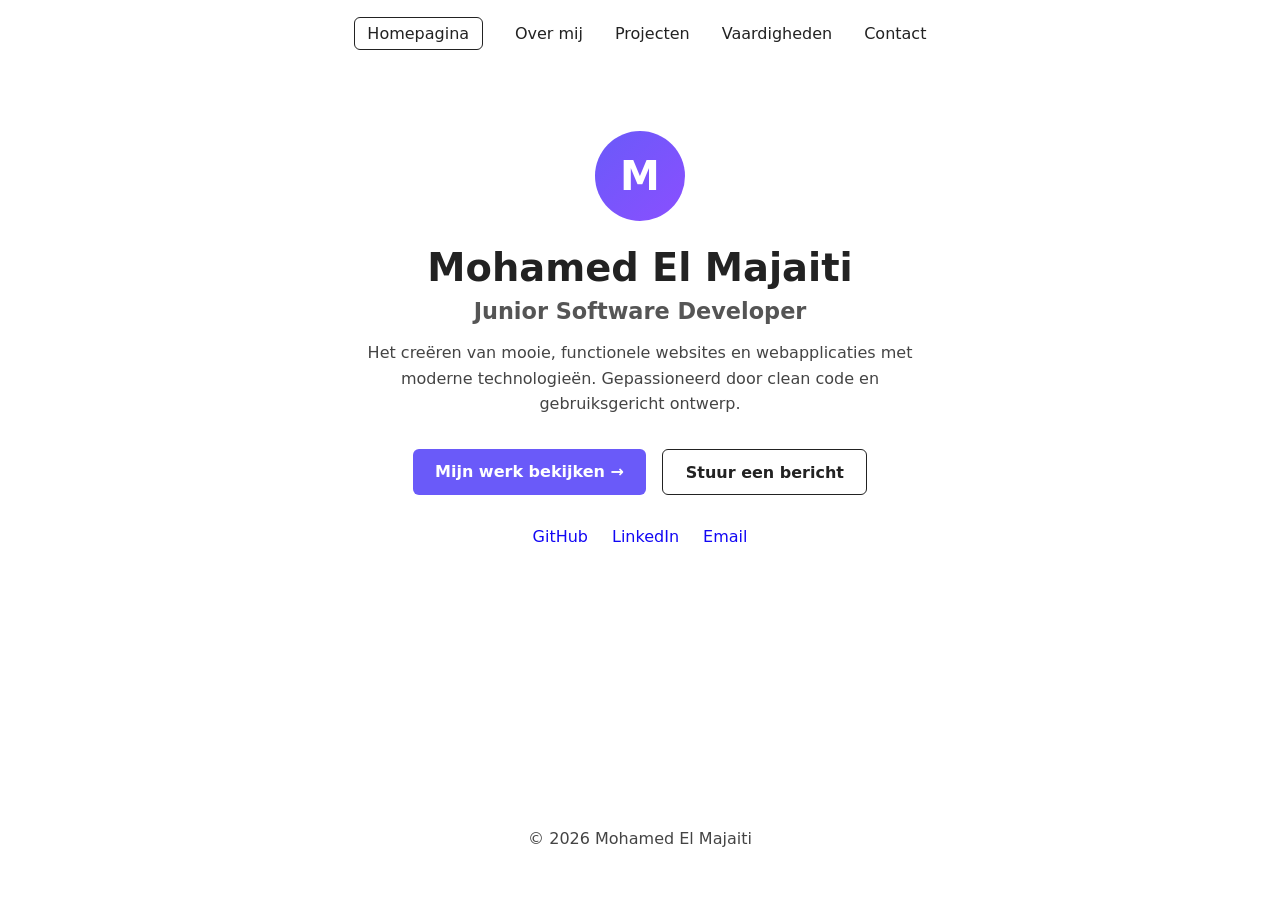
==== index.html @ 3edfc99a "Add files via upload" ====
<!DOCTYPE html>
<html lang="nl">
<head>
    <meta charset="UTF-8">
    <meta name="viewport" content="width=device-width, initial-scale=1.0">
    <title>Portfolio - Mohamed El Majaiti</title>
    <link rel="stylesheet" href="style.css">
</head>

<body>

    <header>
        <nav>
            <ul>
                <li><a class="resume-btn" href="#">Homepagina</a></li>
                <li><a href="#over-mij">Over mij</a></li>
                <li><a href="#projecten">Projecten</a></li>
                <li><a href="#vaardigheden">Vaardigheden</a></li>
                <li><a href="#contact">Contact</a></li>
            </ul>
        </nav>
    </header>

    <main>

        <section class="hero">

            <article class="hero-content">

                <section class="logo-circle">
                    <span>M</span>
                </section>

                <h1>Mohamed El Majaiti</h1>
                <h2>Junior Software Developer</h2>

                <p>
                    Het creëren van mooie, functionele websites en webapplicaties met moderne technologieën.
                    Gepassioneerd door clean code en gebruiksgericht ontwerp.
                </p>

                <section class="hero-buttons">
                    <a href="#projecten" class="primary-btn">Mijn werk bekijken →</a>
                    <a href="#contact" class="secondary-btn">Stuur een bericht</a>
                </section>

                <section class="socials">
                    <a href="https://github.com/moo107/Portfolio-.git" aria-label="GitHub">GitHub</a>
                    <a href="https://www.linkedin.com/in/moo-undefined-b667a8392/" aria-label="LinkedIn">LinkedIn</a>
                    <a href="https://mail.google.com/mail/u/0/?hl=nl#inbox?compose=XBcJlJmfnFHZHtTVgBtxXdPdJwMwMLtQTTsNkJLWkKxlzjCzHpXtBHjVCGVRllwRtPVGBtVvLTRcWKBl" aria-label="Email">Email</a>
                </section>

            </article>

        </section>

    </main>

    <footer>
        <p>© 2026 Mohamed El Majaiti</p>
    </footer>

</body>
</html>
---- style.css ----
/* RESET */
* {
    margin: 0;
    padding: 0;
    box-sizing: border-box;
}

body {
    font-family: system-ui, sans-serif;
    background: #ffffff;
    color: #222;
    display: grid;
    grid-template-rows: auto 1fr auto;
    min-height: 100vh;
}

/* NAV */
header nav ul {
    list-style: none;
    display: flex;
    justify-content: center;
    gap: 2rem;
    padding: 1.5rem 0;
}

header nav a {
    text-decoration: none;
    color: #222;
    font-weight: 500;
}

.resume-btn {
    padding: 0.4rem 0.8rem;
    border: 1px solid #222;
    border-radius: 6px;
}

/* HERO SECTION */
.hero {
    display: grid;
    place-items: center;
    padding: 4rem 1rem;
    text-align: center;
}

.logo-circle {
    width: 90px;
    height: 90px;
    border-radius: 50%;
    background: linear-gradient(135deg, #6a5af9, #8a4fff);
    display: flex;
    justify-content: center;
    align-items: center;
    margin: 0 auto 1.5rem;
}

.logo-circle span {
    font-size: 2.5rem;
    color: white;
    font-weight: bold;
}

h1 {
    font-size: 2.4rem;
    margin-bottom: 0.5rem;
}

h2 {
    font-size: 1.4rem;
    color: #555;
    margin-bottom: 1rem;
}

p {
    max-width: 550px;
    margin: 0 auto 2rem;
    line-height: 1.6;
    color: #444;
}

/* BUTTONS */
.hero-buttons {
    display: flex;
    justify-content: center;
    gap: 1rem;
    margin-bottom: 2rem;
}

.primary-btn,
.secondary-btn {
    padding: 0.8rem 1.4rem;
    border-radius: 6px;
    text-decoration: none;
    font-weight: 600;
}

.primary-btn {
    background: #6a5af9;
    color: white;
}

.secondary-btn {
    border: 1px solid #222;
    color: #222;
}

/* SOCIALS */
.socials {
    display: flex;
    justify-content: center;
    gap: 1.5rem;
}

.socials a {
    text-decoration: none;
    color: #1207f4;
    font-weight: 500;
}

/* FOOTER */
footer {
    text-align: center;
    padding: 1rem 0;
    color: #666;
}
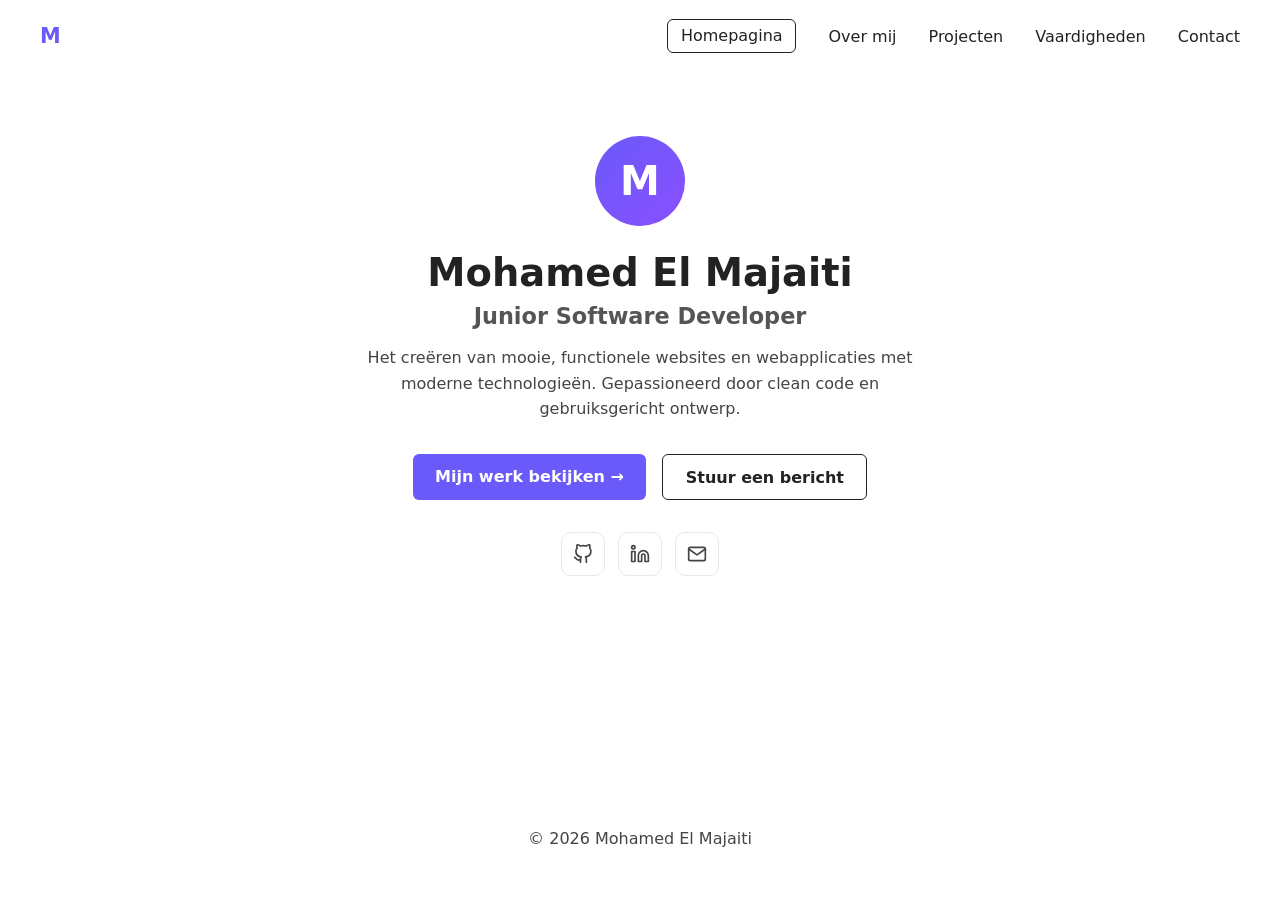
==== commit cb64a50a: "Add files via upload" ====
--- a/index.html
+++ b/index.html
@@ -4,19 +4,20 @@
     <meta charset="UTF-8">
     <meta name="viewport" content="width=device-width, initial-scale=1.0">
     <title>Portfolio - Mohamed El Majaiti</title>
-    <link rel="stylesheet" href="style.css">
+    <link rel="stylesheet" href="index.css">
 </head>
 
 <body>
 
     <header>
         <nav>
+            <a class="nav-logo" href="index.html">M</a>
             <ul>
-                <li><a class="resume-btn" href="#">Homepagina</a></li>
-                <li><a href="#over-mij">Over mij</a></li>
-                <li><a href="#projecten">Projecten</a></li>
-                <li><a href="#vaardigheden">Vaardigheden</a></li>
-                <li><a href="#contact">Contact</a></li>
+                <li><a href="index.html" class="nav-active">Homepagina</a></li>
+                <li><a href="overmij.html">Over mij</a></li>
+                <li><a href="projecten.html">Projecten</a></li>
+                <li><a href="vaardigheden.html">Vaardigheden</a></li>
+                <li><a href="contact.html">Contact</a></li>
             </ul>
         </nav>
     </header>
@@ -40,14 +41,38 @@
                 </p>
 
                 <section class="hero-buttons">
-                    <a href="#projecten" class="primary-btn">Mijn werk bekijken →</a>
-                    <a href="#contact" class="secondary-btn">Stuur een bericht</a>
+                    <a href="projecten.html" class="primary-btn">Mijn werk bekijken →</a>
+                    <a href="contact.html" class="secondary-btn">Stuur een bericht</a>
                 </section>
 
                 <section class="socials">
-                    <a href="https://github.com/moo107/Portfolio-.git" aria-label="GitHub">GitHub</a>
-                    <a href="https://www.linkedin.com/in/moo-undefined-b667a8392/" aria-label="LinkedIn">LinkedIn</a>
-                    <a href="https://mail.google.com/mail/u/0/?hl=nl#inbox?compose=XBcJlJmfnFHZHtTVgBtxXdPdJwMwMLtQTTsNkJLWkKxlzjCzHpXtBHjVCGVRllwRtPVGBtVvLTRcWKBl" aria-label="Email">Email</a>
+                    <!-- GitHub -->
+                    <a href="https://github.com/moo107" target="_blank" rel="noopener noreferrer" aria-label="GitHub" class="social-btn">
+                        <svg xmlns="http://www.w3.org/2000/svg" width="20" height="20" viewBox="0 0 24 24"
+                            fill="none" stroke="currentColor" stroke-width="2" stroke-linecap="round" stroke-linejoin="round">
+                            <path d="M9 19c-5 1.5-5-2.5-7-3m14 6v-3.87a3.37 3.37 0 0 0-.94-2.61c3.14-.35 6.44-1.54
+                            6.44-7A5.44 5.44 0 0 0 20 4.77 5.07 5.07 0 0 0 19.91 1S18.73.65 16 2.48a13.38 13.38 0
+                            0 0-7 0C6.27.65 5.09 1 5.09 1A5.07 5.07 0 0 0 5 4.77a5.44 5.44 0 0 0-1.5 3.78c0 5.42
+                            3.3 6.61 6.44 7A3.37 3.37 0 0 0 9 18.13V22"/>
+                        </svg>
+                    </a>
+                    <!-- LinkedIn -->
+                    <a href="https://www.linkedin.com/in/moo-undefined-b667a8392/" target="_blank" rel="noopener noreferrer" aria-label="LinkedIn" class="social-btn">
+                        <svg xmlns="http://www.w3.org/2000/svg" width="20" height="20" viewBox="0 0 24 24"
+                            fill="none" stroke="currentColor" stroke-width="2" stroke-linecap="round" stroke-linejoin="round">
+                            <path d="M16 8a6 6 0 0 1 6 6v7h-4v-7a2 2 0 0 0-2-2 2 2 0 0 0-2 2v7h-4v-7a6 6 0 0 1 6-6z"/>
+                            <rect x="2" y="9" width="4" height="12"/>
+                            <circle cx="4" cy="4" r="2"/>
+                        </svg>
+                    </a>
+                    <!-- Email -->
+                    <a href="mailto:Majaitimohamed71@gmail.com" aria-label="Email" class="social-btn">
+                        <svg xmlns="http://www.w3.org/2000/svg" width="20" height="20" viewBox="0 0 24 24"
+                            fill="none" stroke="currentColor" stroke-width="2" stroke-linecap="round" stroke-linejoin="round">
+                            <path d="M4 4h16c1.1 0 2 .9 2 2v12c0 1.1-.9 2-2 2H4c-1.1 0-2-.9-2-2V6c0-1.1.9-2 2-2z"/>
+                            <polyline points="22,6 12,13 2,6"/>
+                        </svg>
+                    </a>
                 </section>
 
             </article>
--- a/index.css
+++ b/index.css
@@ -0,0 +1,223 @@
+@import 'variables';
+
+/* RESET */
+* {
+    margin: 0;
+    padding: 0;
+    box-sizing: border-box;
+}
+
+body {
+    font-family: system-ui, sans-serif;
+    background-color: #ffffff;
+    color: #222;
+    display: grid;
+    grid-template-rows: auto 1fr auto;
+    min-height: 100vh;
+}
+
+/* NAV - logo links, links rechts */
+header nav {
+    display: flex;
+    align-items: center;
+    padding: 1.5rem 2.5rem;
+}
+
+.nav-logo {
+    font-size: 1.3rem;
+    font-weight: 700;
+    color: #6a5af9;
+    text-decoration: none;
+    margin-right: auto;
+}
+
+header nav ul {
+    list-style: none;
+    display: flex;
+    align-items: center;
+    gap: 2rem;
+}
+
+header nav a {
+    text-decoration: none;
+    color: #222;
+    font-weight: 500;
+}
+
+.nav-active {
+    padding: 0.4rem 0.8rem;
+    border: 1px solid #222;
+    border-radius: 6px;
+    font-weight: 500;
+}
+
+/* HERO SECTION */
+.hero {
+    display: grid;
+    place-items: center;
+    padding: 4rem 1rem;
+    text-align: center;
+}
+
+.logo-circle {
+    width: 90px;
+    height: 90px;
+    border-radius: 50%;
+    background: linear-gradient(135deg, #6a5af9, #8a4fff);
+    display: flex;
+    justify-content: center;
+    align-items: center;
+    margin: 0 auto 1.5rem;
+}
+
+.logo-circle span {
+    font-size: 2.5rem;
+    color: white;
+    font-weight: bold;
+}
+
+h1 {
+    font-size: 2.4rem;
+    margin-bottom: 0.5rem;
+}
+
+h2 {
+    font-size: 1.4rem;
+    color: #555;
+    margin-bottom: 1rem;
+}
+
+p {
+    max-width: 550px;
+    margin: 0 auto 2rem;
+    line-height: 1.6;
+    color: #444;
+}
+
+/* BUTTONS */
+.hero-buttons {
+    display: flex;
+    justify-content: center;
+    gap: 1rem;
+    margin-bottom: 2rem;
+}
+
+.primary-btn,
+.secondary-btn {
+    padding: 0.8rem 1.4rem;
+    border-radius: 6px;
+    text-decoration: none;
+    font-weight: 600;
+}
+
+.primary-btn {
+    background: #6a5af9;
+    color: white;
+}
+
+.secondary-btn {
+    border: 1px solid #222;
+    color: #222;
+}
+
+/* SOCIALS - iconen */
+.socials {
+    display: flex;
+    justify-content: center;
+    gap: 0.8rem;
+}
+
+.social-btn {
+    width: 44px;
+    height: 44px;
+    border: 1px solid #e8e8e8;
+    border-radius: 10px;
+    display: flex;
+    justify-content: center;
+    align-items: center;
+    color: #444;
+    text-decoration: none;
+    transition: border-color 0.2s, color 0.2s;
+}
+
+.social-btn:hover {
+    border-color: #6a5af9;
+    color: #6a5af9;
+}
+
+/* FOOTER */
+footer {
+    text-align: center;
+    padding: 1rem 0;
+    color: #666;
+}
+
+/* ----------------------------- */
+/* RESPONSIVE                    */
+/* ----------------------------- */
+
+@media (max-width: 600px) {
+    header nav {
+        padding: 1rem 1.5rem;
+        flex-wrap: wrap;
+        gap: 1rem;
+    }
+
+    header nav ul {
+        gap: 1.2rem;
+        flex-wrap: wrap;
+        justify-content: center;
+    }
+
+    .hero {
+        padding: 2rem 1rem;
+    }
+
+    h1 {
+        font-size: 1.8rem;
+    }
+
+    h2 {
+        font-size: 1.1rem;
+    }
+
+    p {
+        padding: 0 1rem;
+    }
+
+    .hero-buttons {
+        flex-direction: column;
+        width: 100%;
+    }
+
+    .primary-btn,
+    .secondary-btn {
+        width: 100%;
+        text-align: center;
+    }
+}
+
+/* LANDSCAPE MOBIEL */
+@media (max-width: 700px) and (orientation: landscape) {
+    .hero-buttons {
+        flex-direction: column;
+        width: 100%;
+    }
+
+    .primary-btn,
+    .secondary-btn {
+        width: 100%;
+        text-align: center;
+    }
+}
+
+/* TABLET */
+@media (min-width: 601px) and (max-width: 900px) {
+    h1 {
+        font-size: 2rem;
+    }
+
+    .hero {
+        padding: 3rem 1rem;
+    }
+}
